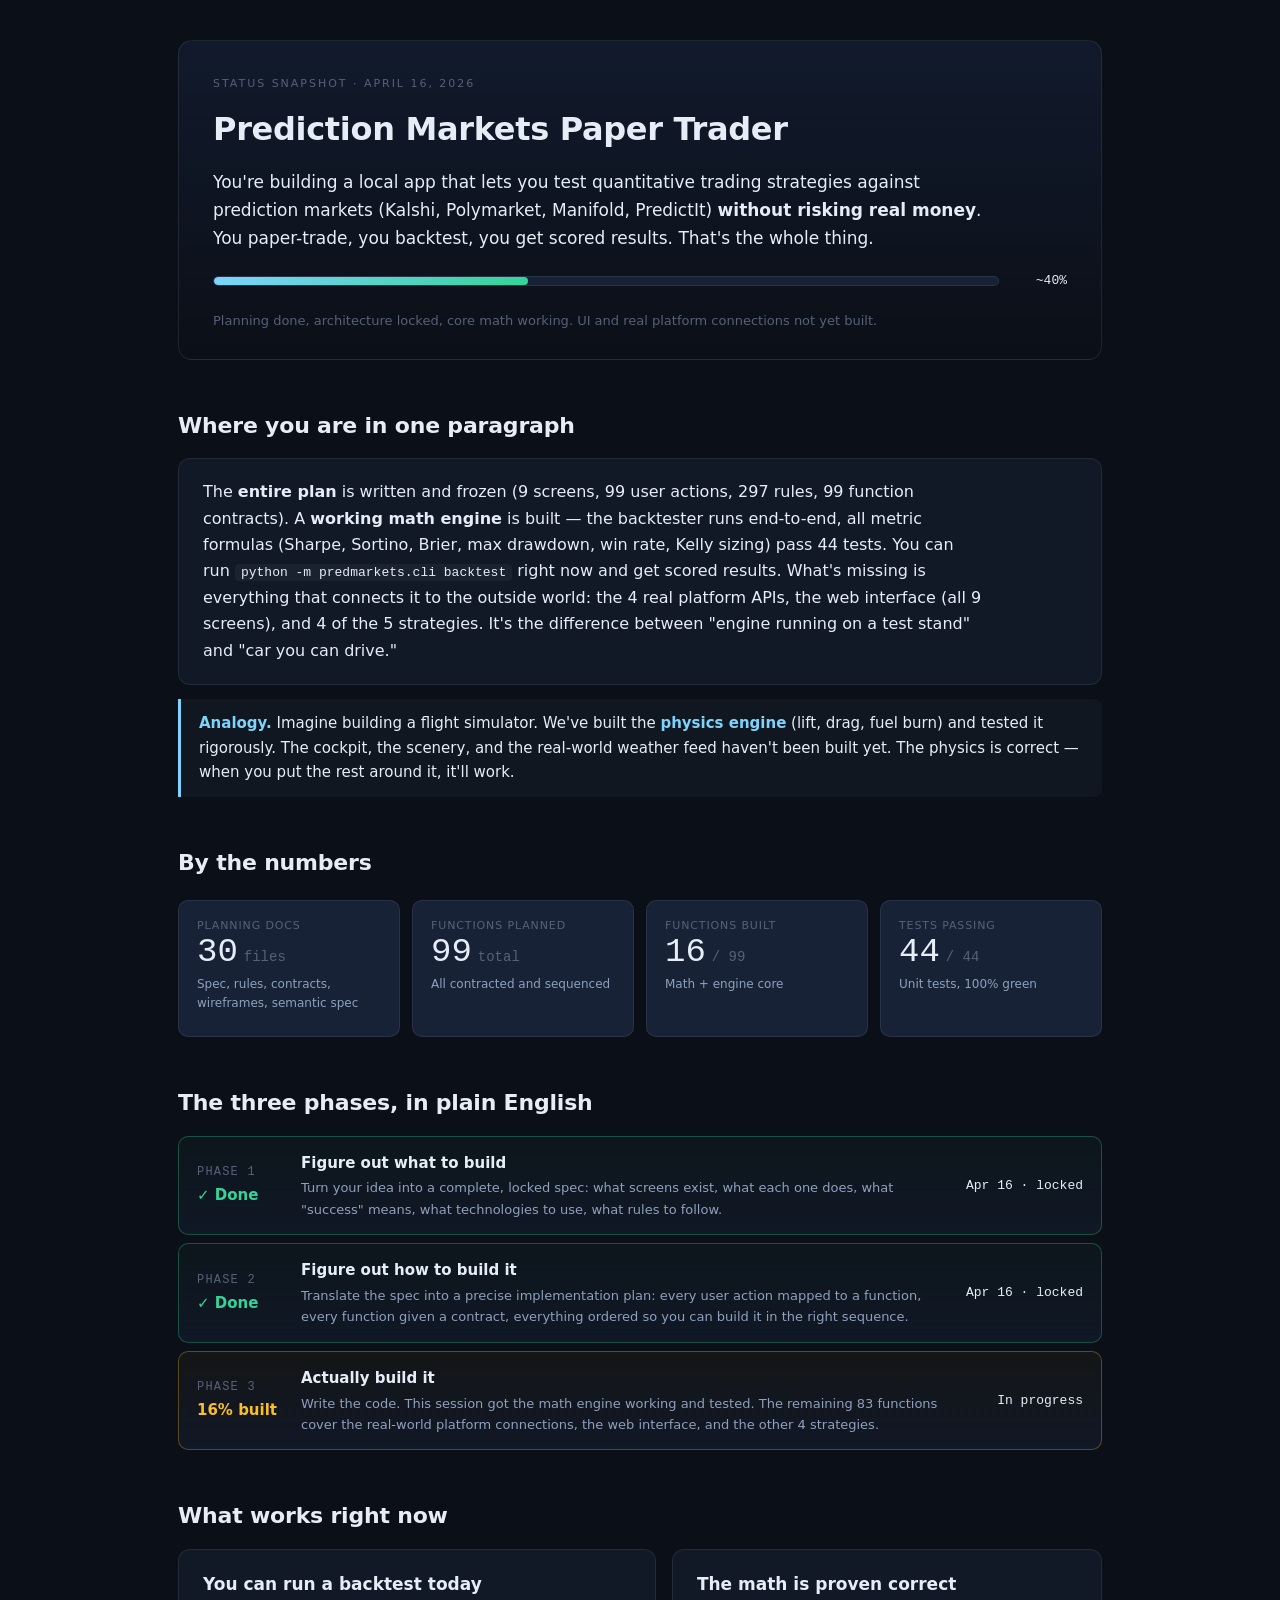
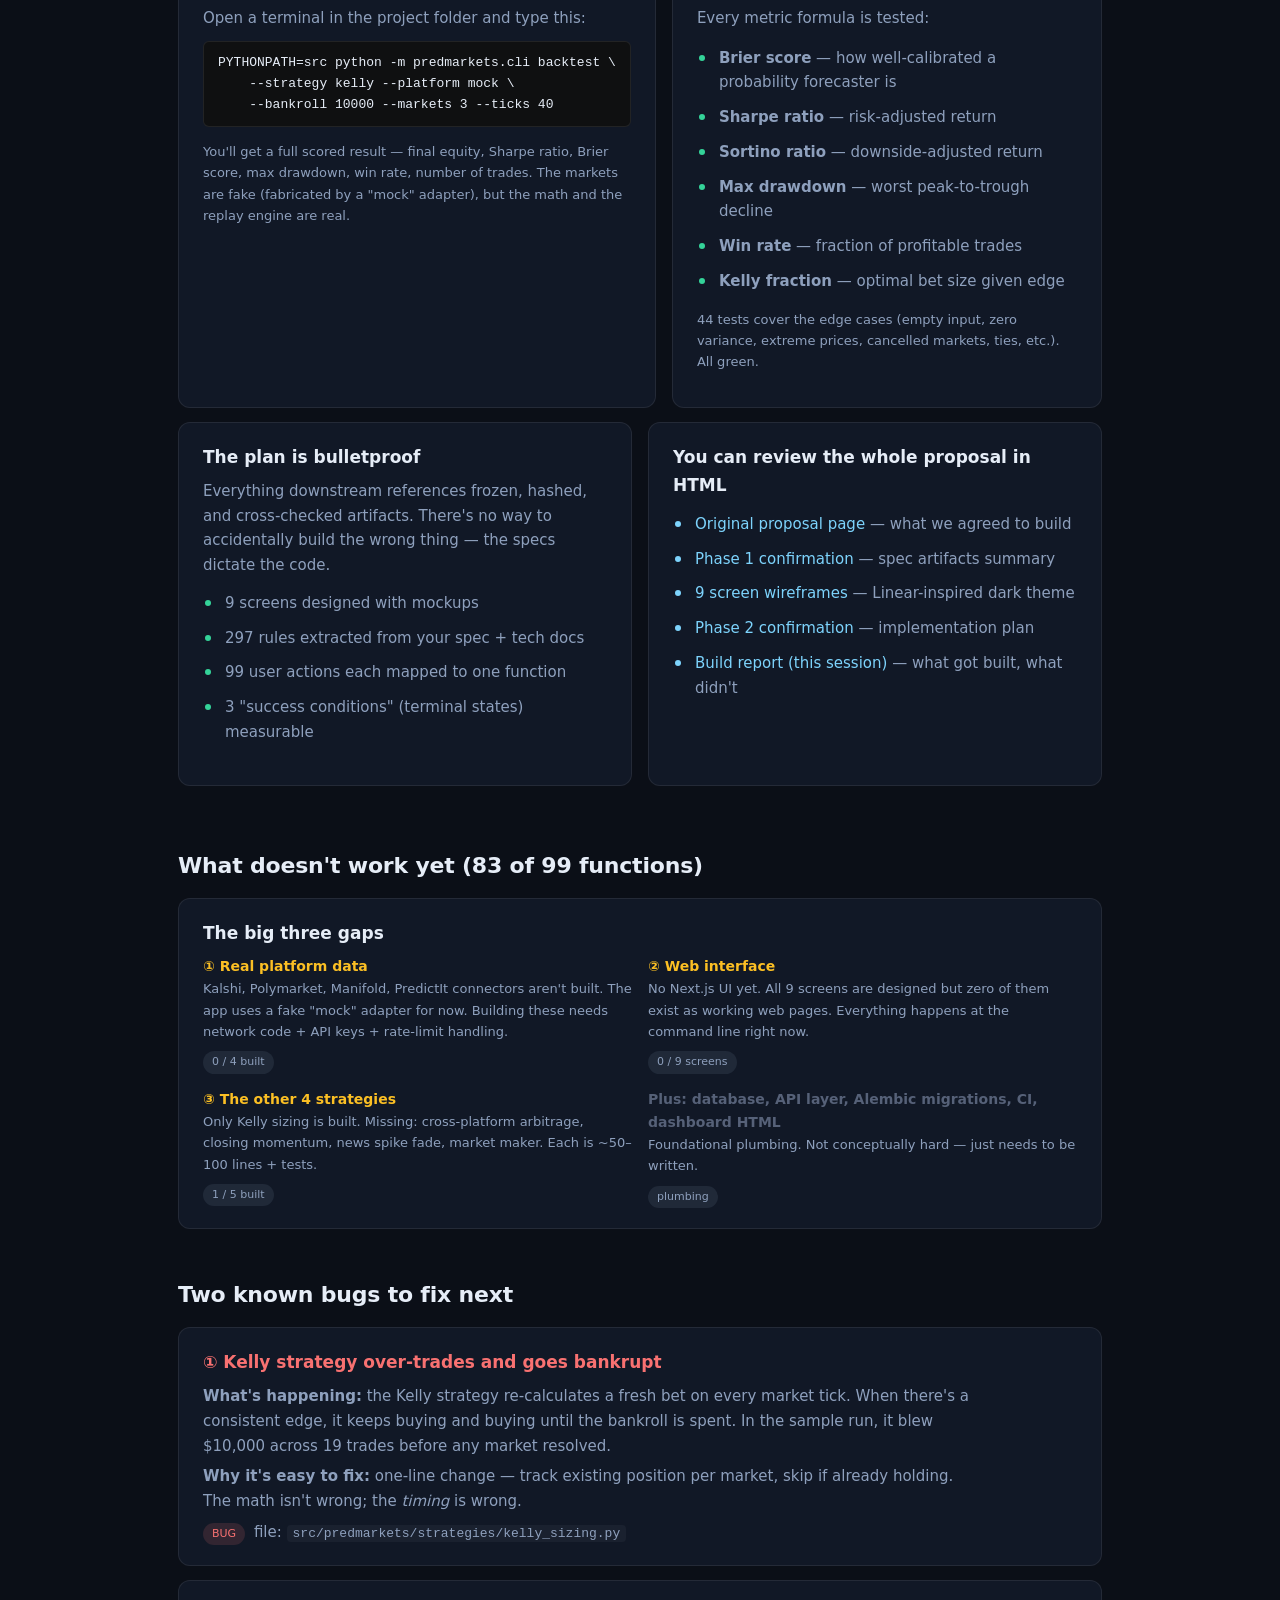
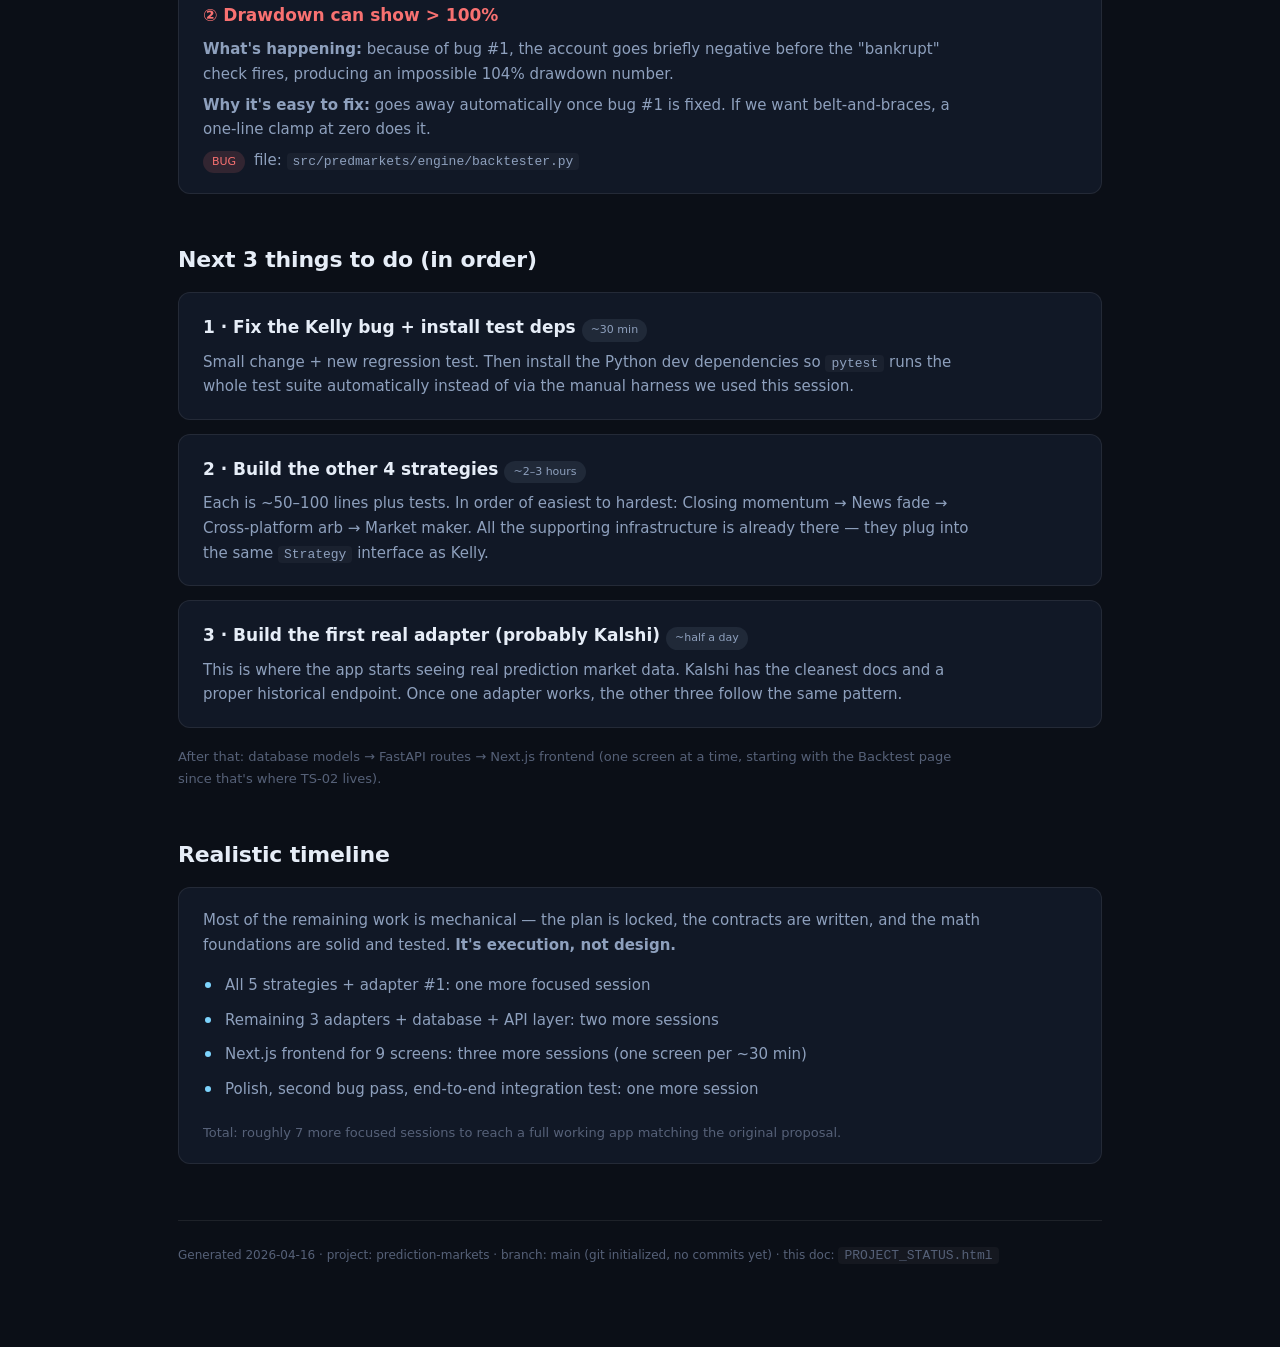
==== PROJECT_STATUS.html @ be34220b "create PROJECT_STATUS (PROJECT_STATUS.html)" ====
<!doctype html>
<html lang="en">
<head>
<meta charset="utf-8" />
<meta name="viewport" content="width=device-width,initial-scale=1" />
<title>Prediction Markets — Project Status</title>
<style>
  :root {
    --bg:#0b0f17; --bg-panel:#0f1011; --bg-surface:#111826; --bg-elevated:#182236;
    --fg:#e6edf7; --fg-dim:#8ea0bd; --fg-mute:#566178;
    --accent:#7dd3fc; --success:#34d399; --danger:#f87171; --warning:#fbbf24;
    --border:rgba(255,255,255,0.08); --border-subtle:rgba(255,255,255,0.05);
    --sans:'Inter Variable',Inter,-apple-system,'Segoe UI',Roboto,system-ui,sans-serif;
    --mono:'JetBrains Mono',ui-monospace,'SFMono-Regular',Menlo,Consolas,monospace;
  }
  *{box-sizing:border-box}html,body{margin:0;padding:0;background:var(--bg);color:var(--fg);font-family:var(--sans);font-size:15px;line-height:1.65;font-feature-settings:'cv01','ss03','tnum'}
  body{font-variant-numeric:tabular-nums}
  a{color:var(--accent);text-decoration:none}a:hover{text-decoration:underline}
  code,.mono{font-family:var(--mono);font-size:13px;background:rgba(255,255,255,0.04);padding:1px 6px;border-radius:4px}
  .wrap{max-width:980px;margin:0 auto;padding:40px 28px 80px}
  h1{font-size:32px;font-weight:650;letter-spacing:-0.01em;margin:10px 0 12px}
  h2{font-size:22px;font-weight:600;margin:48px 0 14px;letter-spacing:-0.2px}
  h3{font-size:17px;font-weight:600;margin:24px 0 8px}
  .eyebrow{font-size:11px;letter-spacing:0.18em;text-transform:uppercase;color:var(--fg-mute)}
  p{color:var(--fg-dim);margin:0 0 14px;max-width:780px}
  p.tight{margin-bottom:6px}
  .lead{font-size:17px;color:var(--fg);max-width:780px}

  .hero{background:linear-gradient(180deg,#111a2c 0%,#0b0f17 100%);border:1px solid var(--border);border-radius:14px;padding:34px 34px 28px}
  .card{background:var(--bg-surface);border:1px solid var(--border);border-radius:12px;padding:20px 24px;margin-bottom:14px}
  .card-dim{background:var(--bg-panel)}

  .progress-row{display:flex;align-items:center;gap:14px;margin:18px 0}
  .progress-bar{flex:1;height:10px;background:var(--bg-elevated);border:1px solid var(--border);border-radius:999px;overflow:hidden}
  .progress-fill{height:100%;background:linear-gradient(90deg,var(--accent),var(--success));border-radius:999px}
  .progress-pct{font-family:var(--mono);font-size:13px;color:var(--fg);min-width:54px;text-align:right}

  .phase{display:grid;grid-template-columns:90px 1fr 120px;gap:14px;align-items:center;padding:14px 18px;border:1px solid var(--border);border-radius:10px;margin-bottom:8px;background:var(--bg-surface)}
  .phase .num{font-family:var(--mono);font-size:12px;color:var(--fg-mute);letter-spacing:0.1em;text-transform:uppercase}
  .phase .title{font-weight:600;font-size:15px}
  .phase .desc{color:var(--fg-dim);font-size:13px;margin-top:2px}
  .phase .stat{font-family:var(--mono);text-align:right;font-size:13px}
  .phase.ok{border-color:rgba(52,211,153,0.3);background:linear-gradient(180deg,rgba(52,211,153,0.04),var(--bg-surface))}
  .phase.partial{border-color:rgba(251,191,36,0.3);background:linear-gradient(180deg,rgba(251,191,36,0.04),var(--bg-surface))}
  .phase.todo{opacity:0.6}

  .tag{display:inline-block;font-size:11px;font-weight:510;padding:2px 9px;border-radius:999px;margin-right:4px}
  .tag.ok{background:rgba(52,211,153,0.14);color:var(--success)}
  .tag.partial{background:rgba(251,191,36,0.14);color:var(--warning)}
  .tag.todo{background:rgba(142,160,189,0.12);color:var(--fg-dim)}
  .tag.bug{background:rgba(248,113,113,0.14);color:var(--danger)}

  .two-col{display:grid;grid-template-columns:1fr 1fr;gap:16px}
  @media (max-width:760px){.two-col{grid-template-columns:1fr}}

  .bullet{color:var(--fg-dim);padding-left:0;list-style:none}
  .bullet li{padding:5px 0;padding-left:22px;position:relative}
  .bullet li::before{content:"";position:absolute;left:2px;top:14px;width:6px;height:6px;border-radius:50%;background:var(--accent)}
  .bullet.success li::before{background:var(--success)}
  .bullet.warn li::before{background:var(--warning)}
  .bullet.todo li::before{background:var(--fg-mute)}

  .kbd{font-family:var(--mono);font-size:13px;background:var(--bg-panel);border:1px solid var(--border);border-radius:6px;padding:10px 14px;display:block;color:var(--fg);overflow-x:auto;white-space:pre;margin:10px 0 14px}

  .bignum{font-family:var(--mono);font-size:34px;font-weight:500;color:var(--fg);line-height:1}
  .bignum small{font-size:14px;color:var(--fg-mute);margin-left:6px}
  .grid4{display:grid;grid-template-columns:repeat(4,1fr);gap:12px;margin:18px 0}
  @media (max-width:760px){.grid4{grid-template-columns:repeat(2,1fr)}}
  .stat-card{background:var(--bg-elevated);border:1px solid var(--border);border-radius:10px;padding:16px 18px}
  .stat-card .label{font-size:11px;color:var(--fg-mute);text-transform:uppercase;letter-spacing:0.08em}

  .analogy{border-left:3px solid var(--accent);background:rgba(125,211,252,0.04);padding:12px 18px;border-radius:0 8px 8px 0;margin:14px 0;color:var(--fg);font-size:15px}
  .analogy b{color:var(--accent)}

  .footer{margin-top:56px;padding-top:24px;border-top:1px solid var(--border);color:var(--fg-mute);font-size:12px}
</style>
</head>
<body>
<div class="wrap">

<!-- HERO -->
<section class="hero">
  <div class="eyebrow">Status snapshot · April 16, 2026</div>
  <h1>Prediction Markets Paper Trader</h1>
  <p class="lead">You're building a local app that lets you test quantitative trading strategies against prediction markets (Kalshi, Polymarket, Manifold, PredictIt) <b>without risking real money</b>. You paper-trade, you backtest, you get scored results. That's the whole thing.</p>

  <div class="progress-row">
    <div class="progress-bar"><div class="progress-fill" style="width:40%"></div></div>
    <div class="progress-pct">~40%</div>
  </div>
  <p style="color:var(--fg-mute);font-size:13px;margin:0">Planning done, architecture locked, core math working. UI and real platform connections not yet built.</p>
</section>

<!-- BIG PICTURE -->
<h2>Where you are in one paragraph</h2>
<div class="card">
  <p style="margin:0;color:var(--fg);font-size:16px">The <b>entire plan</b> is written and frozen (9 screens, 99 user actions, 297 rules, 99 function contracts). A <b>working math engine</b> is built — the backtester runs end-to-end, all metric formulas (Sharpe, Sortino, Brier, max drawdown, win rate, Kelly sizing) pass 44 tests. You can run <code>python -m predmarkets.cli backtest</code> right now and get scored results. What's missing is everything that connects it to the outside world: the 4 real platform APIs, the web interface (all 9 screens), and 4 of the 5 strategies. It's the difference between "engine running on a test stand" and "car you can drive."</p>
</div>

<div class="analogy">
  <b>Analogy.</b> Imagine building a flight simulator. We've built the <b>physics engine</b> (lift, drag, fuel burn) and tested it rigorously. The cockpit, the scenery, and the real-world weather feed haven't been built yet. The physics is correct — when you put the rest around it, it'll work.
</div>

<!-- STATS -->
<h2>By the numbers</h2>
<div class="grid4">
  <div class="stat-card">
    <div class="label">Planning docs</div>
    <div class="bignum">30<small>files</small></div>
    <p class="tight" style="font-size:12px;margin-top:6px">Spec, rules, contracts, wireframes, semantic spec</p>
  </div>
  <div class="stat-card">
    <div class="label">Functions planned</div>
    <div class="bignum">99<small>total</small></div>
    <p class="tight" style="font-size:12px;margin-top:6px">All contracted and sequenced</p>
  </div>
  <div class="stat-card">
    <div class="label">Functions built</div>
    <div class="bignum">16<small>/ 99</small></div>
    <p class="tight" style="font-size:12px;margin-top:6px">Math + engine core</p>
  </div>
  <div class="stat-card">
    <div class="label">Tests passing</div>
    <div class="bignum">44<small>/ 44</small></div>
    <p class="tight" style="font-size:12px;margin-top:6px">Unit tests, 100% green</p>
  </div>
</div>

<!-- PHASES -->
<h2>The three phases, in plain English</h2>

<div class="phase ok">
  <div>
    <div class="num">Phase 1</div>
    <div class="title" style="color:var(--success)">✓ Done</div>
  </div>
  <div>
    <div class="title">Figure out what to build</div>
    <div class="desc">Turn your idea into a complete, locked spec: what screens exist, what each one does, what "success" means, what technologies to use, what rules to follow.</div>
  </div>
  <div class="stat">Apr 16 · locked</div>
</div>

<div class="phase ok">
  <div>
    <div class="num">Phase 2</div>
    <div class="title" style="color:var(--success)">✓ Done</div>
  </div>
  <div>
    <div class="title">Figure out how to build it</div>
    <div class="desc">Translate the spec into a precise implementation plan: every user action mapped to a function, every function given a contract, everything ordered so you can build it in the right sequence.</div>
  </div>
  <div class="stat">Apr 16 · locked</div>
</div>

<div class="phase partial">
  <div>
    <div class="num">Phase 3</div>
    <div class="title" style="color:var(--warning)">16% built</div>
  </div>
  <div>
    <div class="title">Actually build it</div>
    <div class="desc">Write the code. This session got the math engine working and tested. The remaining 83 functions cover the real-world platform connections, the web interface, and the other 4 strategies.</div>
  </div>
  <div class="stat">In progress</div>
</div>

<!-- WHAT WORKS NOW -->
<h2>What works right now</h2>
<div class="two-col">
  <div class="card">
    <h3 style="margin-top:0">You can run a backtest today</h3>
    <p style="margin-bottom:10px">Open a terminal in the project folder and type this:</p>
    <div class="kbd">PYTHONPATH=src python -m predmarkets.cli backtest \
    --strategy kelly --platform mock \
    --bankroll 10000 --markets 3 --ticks 40</div>
    <p style="margin:0;font-size:13px">You'll get a full scored result — final equity, Sharpe ratio, Brier score, max drawdown, win rate, number of trades. The markets are fake (fabricated by a "mock" adapter), but the math and the replay engine are real.</p>
  </div>
  <div class="card">
    <h3 style="margin-top:0">The math is proven correct</h3>
    <p style="margin-bottom:10px">Every metric formula is tested:</p>
    <ul class="bullet success" style="margin:0">
      <li><b>Brier score</b> — how well-calibrated a probability forecaster is</li>
      <li><b>Sharpe ratio</b> — risk-adjusted return</li>
      <li><b>Sortino ratio</b> — downside-adjusted return</li>
      <li><b>Max drawdown</b> — worst peak-to-trough decline</li>
      <li><b>Win rate</b> — fraction of profitable trades</li>
      <li><b>Kelly fraction</b> — optimal bet size given edge</li>
    </ul>
    <p style="margin-top:10px;font-size:13px">44 tests cover the edge cases (empty input, zero variance, extreme prices, cancelled markets, ties, etc.). All green.</p>
  </div>
</div>

<div class="two-col">
  <div class="card">
    <h3 style="margin-top:0">The plan is bulletproof</h3>
    <p style="margin:0">Everything downstream references frozen, hashed, and cross-checked artifacts. There's no way to accidentally build the wrong thing — the specs dictate the code.</p>
    <ul class="bullet success" style="margin-top:8px">
      <li>9 screens designed with mockups</li>
      <li>297 rules extracted from your spec + tech docs</li>
      <li>99 user actions each mapped to one function</li>
      <li>3 "success conditions" (terminal states) measurable</li>
    </ul>
  </div>
  <div class="card">
    <h3 style="margin-top:0">You can review the whole proposal in HTML</h3>
    <ul class="bullet" style="margin-top:0">
      <li><a href=".hacf/prediction-markets/hacf-create-proposal.html">Original proposal page</a> — what we agreed to build</li>
      <li><a href=".hacf/prediction-markets/hacf-create-confirmation.html">Phase 1 confirmation</a> — spec artifacts summary</li>
      <li><a href=".hacf/prediction-markets/wireframes/wireframes.html">9 screen wireframes</a> — Linear-inspired dark theme</li>
      <li><a href=".hacf/prediction-markets/hacf-review-confirmation.html">Phase 2 confirmation</a> — implementation plan</li>
      <li><a href="build-report.md">Build report (this session)</a> — what got built, what didn't</li>
    </ul>
  </div>
</div>

<!-- WHAT DOESN'T WORK -->
<h2>What doesn't work yet (83 of 99 functions)</h2>

<div class="card">
  <h3 style="margin-top:0">The big three gaps</h3>
  <div class="two-col">
    <div>
      <h3 style="margin:0;color:var(--warning);font-size:14px">① Real platform data</h3>
      <p class="tight" style="font-size:13px">Kalshi, Polymarket, Manifold, PredictIt connectors aren't built. The app uses a fake "mock" adapter for now. Building these needs network code + API keys + rate-limit handling.</p>
      <div class="tag todo">0 / 4 built</div>
    </div>
    <div>
      <h3 style="margin:0;color:var(--warning);font-size:14px">② Web interface</h3>
      <p class="tight" style="font-size:13px">No Next.js UI yet. All 9 screens are designed but zero of them exist as working web pages. Everything happens at the command line right now.</p>
      <div class="tag todo">0 / 9 screens</div>
    </div>
  </div>
  <div class="two-col" style="margin-top:14px">
    <div>
      <h3 style="margin:0;color:var(--warning);font-size:14px">③ The other 4 strategies</h3>
      <p class="tight" style="font-size:13px">Only Kelly sizing is built. Missing: cross-platform arbitrage, closing momentum, news spike fade, market maker. Each is ~50–100 lines + tests.</p>
      <div class="tag todo">1 / 5 built</div>
    </div>
    <div>
      <h3 style="margin:0;color:var(--fg-mute);font-size:14px">Plus: database, API layer, Alembic migrations, CI, dashboard HTML</h3>
      <p class="tight" style="font-size:13px">Foundational plumbing. Not conceptually hard — just needs to be written.</p>
      <div class="tag todo">plumbing</div>
    </div>
  </div>
</div>

<!-- KNOWN BUGS -->
<h2>Two known bugs to fix next</h2>
<div class="card">
  <h3 style="margin-top:0;color:var(--danger)">① Kelly strategy over-trades and goes bankrupt</h3>
  <p class="tight"><b>What's happening:</b> the Kelly strategy re-calculates a fresh bet on every market tick. When there's a consistent edge, it keeps buying and buying until the bankroll is spent. In the sample run, it blew $10,000 across 19 trades before any market resolved.</p>
  <p class="tight"><b>Why it's easy to fix:</b> one-line change — track existing position per market, skip if already holding. The math isn't wrong; the <i>timing</i> is wrong.</p>
  <p style="margin:0"><span class="tag bug">BUG</span> file: <code>src/predmarkets/strategies/kelly_sizing.py</code></p>
</div>

<div class="card">
  <h3 style="margin-top:0;color:var(--danger)">② Drawdown can show > 100%</h3>
  <p class="tight"><b>What's happening:</b> because of bug #1, the account goes briefly negative before the "bankrupt" check fires, producing an impossible 104% drawdown number.</p>
  <p class="tight"><b>Why it's easy to fix:</b> goes away automatically once bug #1 is fixed. If we want belt-and-braces, a one-line clamp at zero does it.</p>
  <p style="margin:0"><span class="tag bug">BUG</span> file: <code>src/predmarkets/engine/backtester.py</code></p>
</div>

<!-- WHAT'S NEXT -->
<h2>Next 3 things to do (in order)</h2>
<div class="card">
  <h3 style="margin-top:0">1 · Fix the Kelly bug + install test deps <span class="tag todo" style="font-weight:400">~30 min</span></h3>
  <p style="margin:0">Small change + new regression test. Then install the Python dev dependencies so <code>pytest</code> runs the whole test suite automatically instead of via the manual harness we used this session.</p>
</div>
<div class="card">
  <h3 style="margin-top:0">2 · Build the other 4 strategies <span class="tag todo" style="font-weight:400">~2–3 hours</span></h3>
  <p style="margin:0">Each is ~50–100 lines plus tests. In order of easiest to hardest: Closing momentum → News fade → Cross-platform arb → Market maker. All the supporting infrastructure is already there — they plug into the same <code>Strategy</code> interface as Kelly.</p>
</div>
<div class="card">
  <h3 style="margin-top:0">3 · Build the first real adapter (probably Kalshi) <span class="tag todo" style="font-weight:400">~half a day</span></h3>
  <p style="margin:0">This is where the app starts seeing real prediction market data. Kalshi has the cleanest docs and a proper historical endpoint. Once one adapter works, the other three follow the same pattern.</p>
</div>

<p style="color:var(--fg-mute);font-size:13px;margin-top:18px">After that: database models → FastAPI routes → Next.js frontend (one screen at a time, starting with the Backtest page since that's where TS-02 lives).</p>

<!-- REALISTIC TIMELINE -->
<h2>Realistic timeline</h2>
<div class="card">
  <p style="margin:0">Most of the remaining work is mechanical — the plan is locked, the contracts are written, and the math foundations are solid and tested. <b>It's execution, not design.</b></p>
  <ul class="bullet" style="margin-top:10px">
    <li>All 5 strategies + adapter #1: one more focused session</li>
    <li>Remaining 3 adapters + database + API layer: two more sessions</li>
    <li>Next.js frontend for 9 screens: three more sessions (one screen per ~30 min)</li>
    <li>Polish, second bug pass, end-to-end integration test: one more session</li>
  </ul>
  <p style="margin:10px 0 0;font-size:13px;color:var(--fg-mute)">Total: roughly 7 more focused sessions to reach a full working app matching the original proposal.</p>
</div>

<div class="footer">
  Generated 2026-04-16 · project: prediction-markets · branch: main (git initialized, no commits yet) · this doc: <code>PROJECT_STATUS.html</code>
</div>

</div>
</body>
</html>
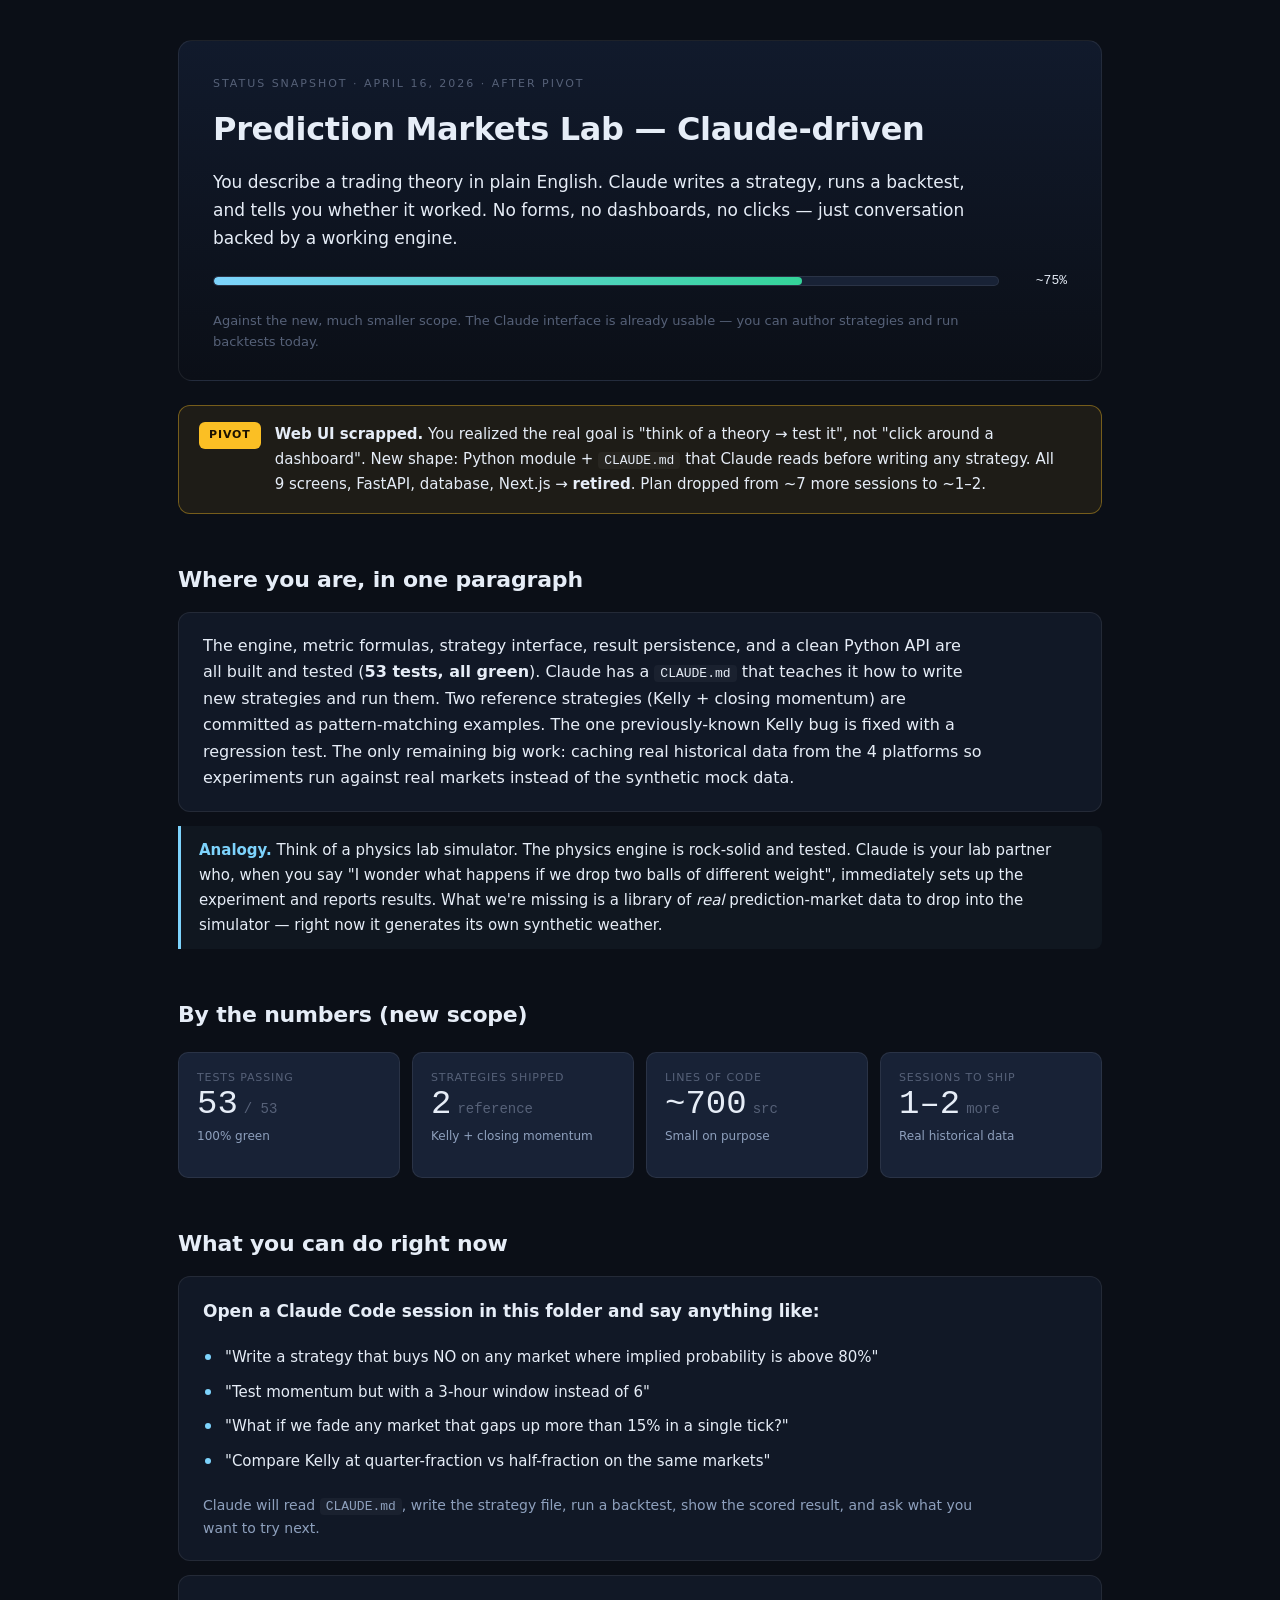
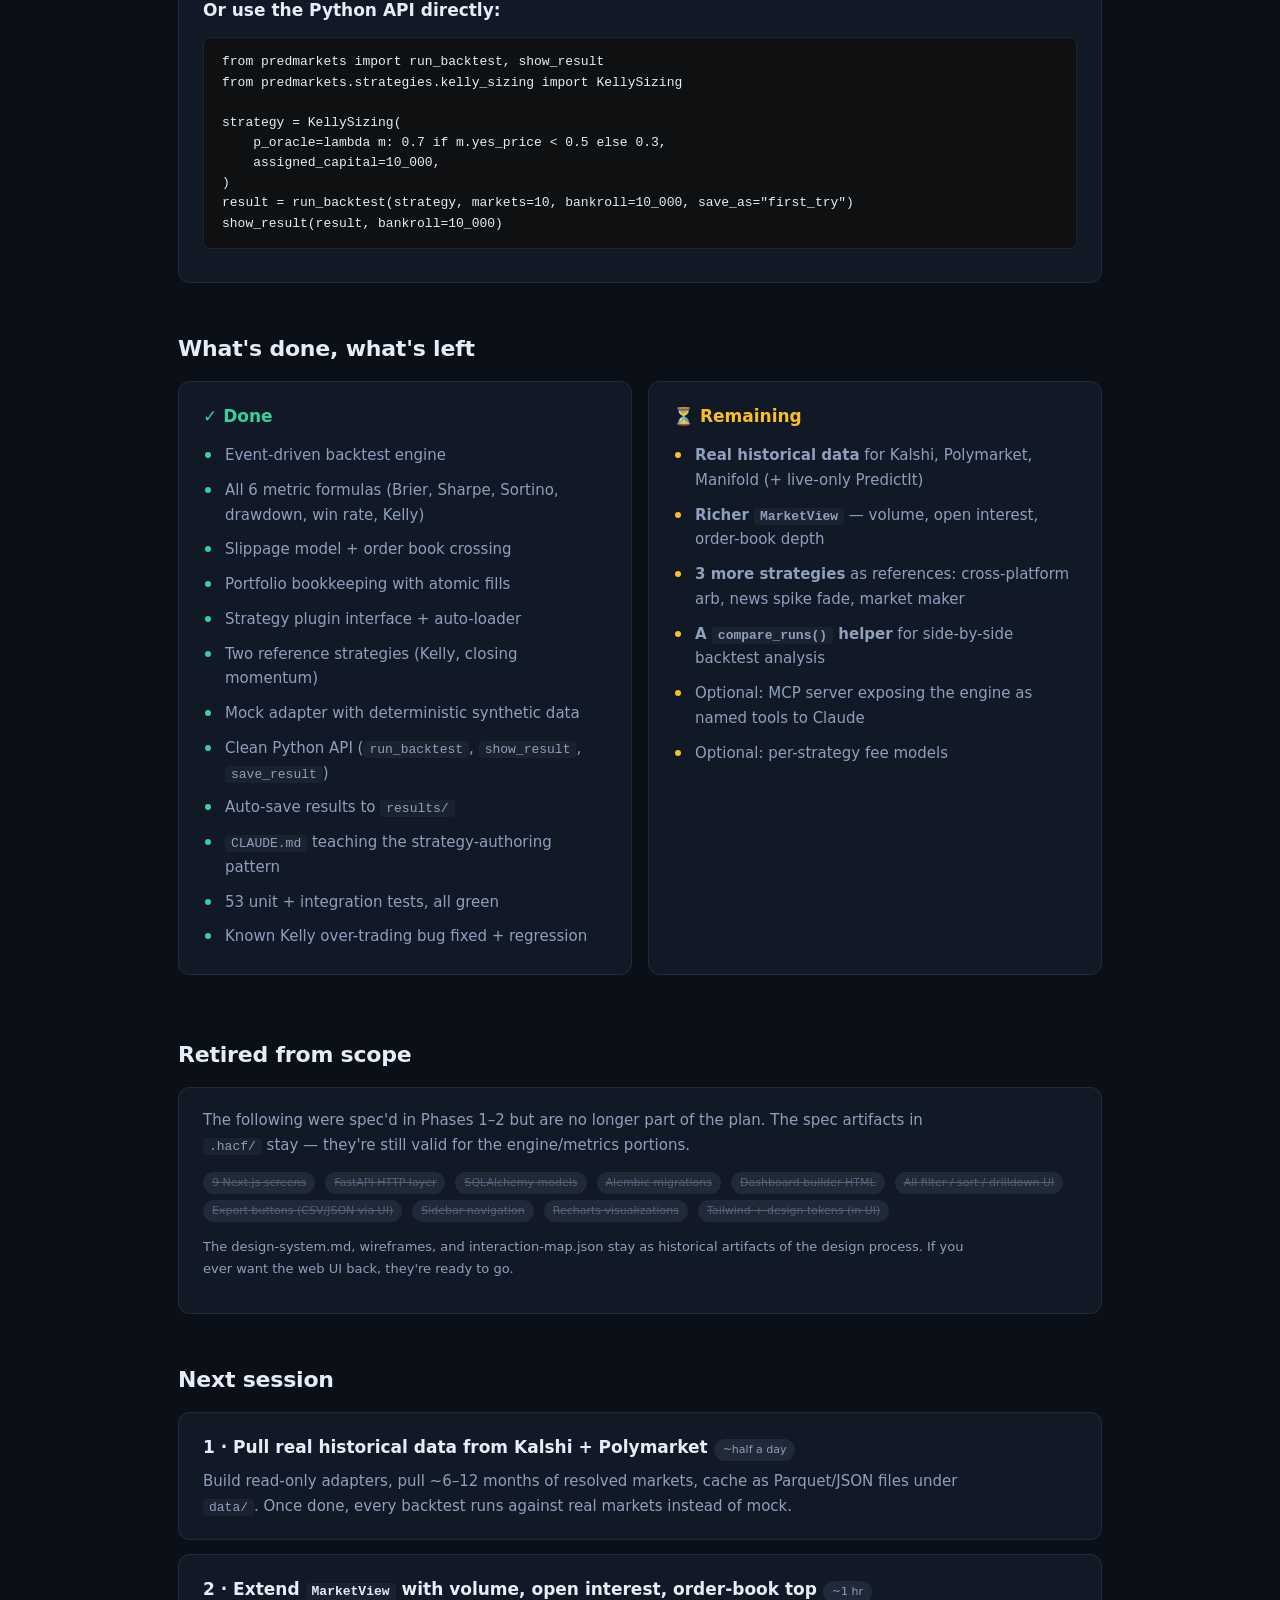
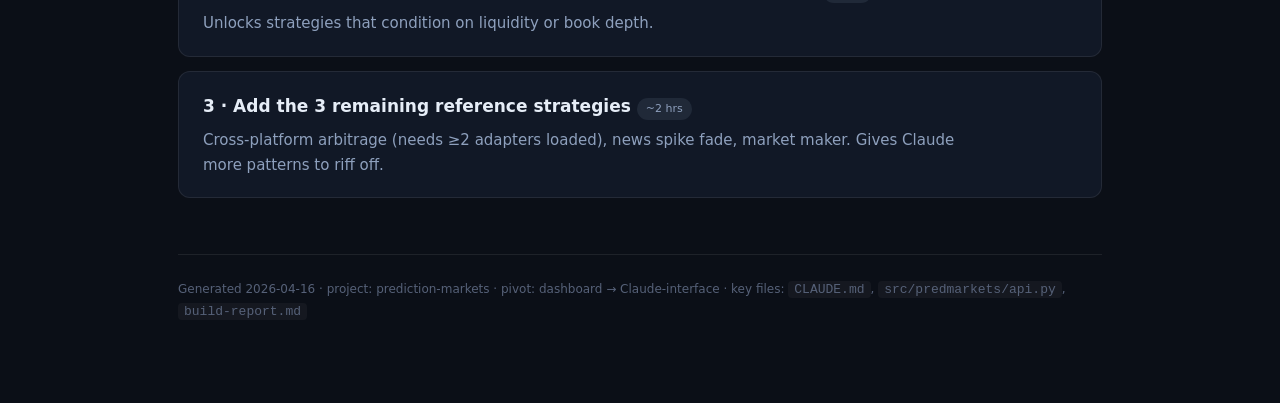
==== commit 76d58fc8: "update PROJECT_STATUS (PROJECT_STATUS.html)  PROJECT_STATUS.html | 283 +++++++++++++++++++----------" ====
--- a/PROJECT_STATUS.html
+++ b/PROJECT_STATUS.html
@@ -17,38 +17,28 @@
   body{font-variant-numeric:tabular-nums}
   a{color:var(--accent);text-decoration:none}a:hover{text-decoration:underline}
   code,.mono{font-family:var(--mono);font-size:13px;background:rgba(255,255,255,0.04);padding:1px 6px;border-radius:4px}
+  pre{font-family:var(--mono);font-size:13px;background:var(--bg-panel);border:1px solid var(--border);border-radius:8px;padding:14px 18px;overflow-x:auto;color:var(--fg);white-space:pre;line-height:1.55}
   .wrap{max-width:980px;margin:0 auto;padding:40px 28px 80px}
   h1{font-size:32px;font-weight:650;letter-spacing:-0.01em;margin:10px 0 12px}
   h2{font-size:22px;font-weight:600;margin:48px 0 14px;letter-spacing:-0.2px}
   h3{font-size:17px;font-weight:600;margin:24px 0 8px}
   .eyebrow{font-size:11px;letter-spacing:0.18em;text-transform:uppercase;color:var(--fg-mute)}
   p{color:var(--fg-dim);margin:0 0 14px;max-width:780px}
-  p.tight{margin-bottom:6px}
   .lead{font-size:17px;color:var(--fg);max-width:780px}
 
   .hero{background:linear-gradient(180deg,#111a2c 0%,#0b0f17 100%);border:1px solid var(--border);border-radius:14px;padding:34px 34px 28px}
   .card{background:var(--bg-surface);border:1px solid var(--border);border-radius:12px;padding:20px 24px;margin-bottom:14px}
-  .card-dim{background:var(--bg-panel)}
 
   .progress-row{display:flex;align-items:center;gap:14px;margin:18px 0}
   .progress-bar{flex:1;height:10px;background:var(--bg-elevated);border:1px solid var(--border);border-radius:999px;overflow:hidden}
   .progress-fill{height:100%;background:linear-gradient(90deg,var(--accent),var(--success));border-radius:999px}
   .progress-pct{font-family:var(--mono);font-size:13px;color:var(--fg);min-width:54px;text-align:right}
 
-  .phase{display:grid;grid-template-columns:90px 1fr 120px;gap:14px;align-items:center;padding:14px 18px;border:1px solid var(--border);border-radius:10px;margin-bottom:8px;background:var(--bg-surface)}
-  .phase .num{font-family:var(--mono);font-size:12px;color:var(--fg-mute);letter-spacing:0.1em;text-transform:uppercase}
-  .phase .title{font-weight:600;font-size:15px}
-  .phase .desc{color:var(--fg-dim);font-size:13px;margin-top:2px}
-  .phase .stat{font-family:var(--mono);text-align:right;font-size:13px}
-  .phase.ok{border-color:rgba(52,211,153,0.3);background:linear-gradient(180deg,rgba(52,211,153,0.04),var(--bg-surface))}
-  .phase.partial{border-color:rgba(251,191,36,0.3);background:linear-gradient(180deg,rgba(251,191,36,0.04),var(--bg-surface))}
-  .phase.todo{opacity:0.6}
-
   .tag{display:inline-block;font-size:11px;font-weight:510;padding:2px 9px;border-radius:999px;margin-right:4px}
   .tag.ok{background:rgba(52,211,153,0.14);color:var(--success)}
   .tag.partial{background:rgba(251,191,36,0.14);color:var(--warning)}
   .tag.todo{background:rgba(142,160,189,0.12);color:var(--fg-dim)}
-  .tag.bug{background:rgba(248,113,113,0.14);color:var(--danger)}
+  .tag.retired{background:rgba(142,160,189,0.12);color:var(--fg-mute);text-decoration:line-through}
 
   .two-col{display:grid;grid-template-columns:1fr 1fr;gap:16px}
   @media (max-width:760px){.two-col{grid-template-columns:1fr}}
@@ -58,9 +48,6 @@
   .bullet li::before{content:"";position:absolute;left:2px;top:14px;width:6px;height:6px;border-radius:50%;background:var(--accent)}
   .bullet.success li::before{background:var(--success)}
   .bullet.warn li::before{background:var(--warning)}
-  .bullet.todo li::before{background:var(--fg-mute)}
-
-  .kbd{font-family:var(--mono);font-size:13px;background:var(--bg-panel);border:1px solid var(--border);border-radius:6px;padding:10px 14px;display:block;color:var(--fg);overflow-x:auto;white-space:pre;margin:10px 0 14px}
 
   .bignum{font-family:var(--mono);font-size:34px;font-weight:500;color:var(--fg);line-height:1}
   .bignum small{font-size:14px;color:var(--fg-mute);margin-left:6px}
@@ -72,227 +59,157 @@
   .analogy{border-left:3px solid var(--accent);background:rgba(125,211,252,0.04);padding:12px 18px;border-radius:0 8px 8px 0;margin:14px 0;color:var(--fg);font-size:15px}
   .analogy b{color:var(--accent)}
 
+  .pivot-banner{border:1px solid rgba(251,191,36,0.4);background:rgba(251,191,36,0.08);border-radius:12px;padding:16px 20px;margin:24px 0;display:flex;align-items:flex-start;gap:14px}
+  .pivot-banner .badge{background:var(--warning);color:#1a1200;font-weight:650;font-size:11px;letter-spacing:0.08em;padding:4px 10px;border-radius:6px;white-space:nowrap}
+  .pivot-banner p{margin:0;color:var(--fg)}
+
   .footer{margin-top:56px;padding-top:24px;border-top:1px solid var(--border);color:var(--fg-mute);font-size:12px}
 </style>
 </head>
 <body>
 <div class="wrap">
 
-<!-- HERO -->
 <section class="hero">
-  <div class="eyebrow">Status snapshot · April 16, 2026</div>
-  <h1>Prediction Markets Paper Trader</h1>
-  <p class="lead">You're building a local app that lets you test quantitative trading strategies against prediction markets (Kalshi, Polymarket, Manifold, PredictIt) <b>without risking real money</b>. You paper-trade, you backtest, you get scored results. That's the whole thing.</p>
+  <div class="eyebrow">Status snapshot · April 16, 2026 · after pivot</div>
+  <h1>Prediction Markets Lab — Claude-driven</h1>
+  <p class="lead">You describe a trading theory in plain English. Claude writes a strategy, runs a backtest, and tells you whether it worked. No forms, no dashboards, no clicks — just conversation backed by a working engine.</p>
 
   <div class="progress-row">
-    <div class="progress-bar"><div class="progress-fill" style="width:40%"></div></div>
-    <div class="progress-pct">~40%</div>
-  </div>
-  <p style="color:var(--fg-mute);font-size:13px;margin:0">Planning done, architecture locked, core math working. UI and real platform connections not yet built.</p>
+    <div class="progress-bar"><div class="progress-fill" style="width:75%"></div></div>
+    <div class="progress-pct">~75%</div>
+  </div>
+  <p style="color:var(--fg-mute);font-size:13px;margin:0">Against the new, much smaller scope. The Claude interface is already usable — you can author strategies and run backtests today.</p>
 </section>
 
-<!-- BIG PICTURE -->
-<h2>Where you are in one paragraph</h2>
-<div class="card">
-  <p style="margin:0;color:var(--fg);font-size:16px">The <b>entire plan</b> is written and frozen (9 screens, 99 user actions, 297 rules, 99 function contracts). A <b>working math engine</b> is built — the backtester runs end-to-end, all metric formulas (Sharpe, Sortino, Brier, max drawdown, win rate, Kelly sizing) pass 44 tests. You can run <code>python -m predmarkets.cli backtest</code> right now and get scored results. What's missing is everything that connects it to the outside world: the 4 real platform APIs, the web interface (all 9 screens), and 4 of the 5 strategies. It's the difference between "engine running on a test stand" and "car you can drive."</p>
+<div class="pivot-banner">
+  <div class="badge">PIVOT</div>
+  <p><b>Web UI scrapped.</b> You realized the real goal is "think of a theory → test it", not "click around a dashboard". New shape: Python module + <code>CLAUDE.md</code> that Claude reads before writing any strategy. All 9 screens, FastAPI, database, Next.js → <b>retired</b>. Plan dropped from ~7 more sessions to ~1–2.</p>
+</div>
+
+<h2>Where you are, in one paragraph</h2>
+<div class="card">
+  <p style="margin:0;color:var(--fg);font-size:16px">The engine, metric formulas, strategy interface, result persistence, and a clean Python API are all built and tested (<b>53 tests, all green</b>). Claude has a <code>CLAUDE.md</code> that teaches it how to write new strategies and run them. Two reference strategies (Kelly + closing momentum) are committed as pattern-matching examples. The one previously-known Kelly bug is fixed with a regression test. The only remaining big work: caching real historical data from the 4 platforms so experiments run against real markets instead of the synthetic mock data.</p>
 </div>
 
 <div class="analogy">
-  <b>Analogy.</b> Imagine building a flight simulator. We've built the <b>physics engine</b> (lift, drag, fuel burn) and tested it rigorously. The cockpit, the scenery, and the real-world weather feed haven't been built yet. The physics is correct — when you put the rest around it, it'll work.
-</div>
-
-<!-- STATS -->
-<h2>By the numbers</h2>
+  <b>Analogy.</b> Think of a physics lab simulator. The physics engine is rock-solid and tested. Claude is your lab partner who, when you say "I wonder what happens if we drop two balls of different weight", immediately sets up the experiment and reports results. What we're missing is a library of <i>real</i> prediction-market data to drop into the simulator — right now it generates its own synthetic weather.
+</div>
+
+<h2>By the numbers (new scope)</h2>
 <div class="grid4">
   <div class="stat-card">
-    <div class="label">Planning docs</div>
-    <div class="bignum">30<small>files</small></div>
-    <p class="tight" style="font-size:12px;margin-top:6px">Spec, rules, contracts, wireframes, semantic spec</p>
-  </div>
-  <div class="stat-card">
-    <div class="label">Functions planned</div>
-    <div class="bignum">99<small>total</small></div>
-    <p class="tight" style="font-size:12px;margin-top:6px">All contracted and sequenced</p>
-  </div>
-  <div class="stat-card">
-    <div class="label">Functions built</div>
-    <div class="bignum">16<small>/ 99</small></div>
-    <p class="tight" style="font-size:12px;margin-top:6px">Math + engine core</p>
-  </div>
-  <div class="stat-card">
     <div class="label">Tests passing</div>
-    <div class="bignum">44<small>/ 44</small></div>
-    <p class="tight" style="font-size:12px;margin-top:6px">Unit tests, 100% green</p>
-  </div>
-</div>
-
-<!-- PHASES -->
-<h2>The three phases, in plain English</h2>
-
-<div class="phase ok">
-  <div>
-    <div class="num">Phase 1</div>
-    <div class="title" style="color:var(--success)">✓ Done</div>
-  </div>
-  <div>
-    <div class="title">Figure out what to build</div>
-    <div class="desc">Turn your idea into a complete, locked spec: what screens exist, what each one does, what "success" means, what technologies to use, what rules to follow.</div>
-  </div>
-  <div class="stat">Apr 16 · locked</div>
-</div>
-
-<div class="phase ok">
-  <div>
-    <div class="num">Phase 2</div>
-    <div class="title" style="color:var(--success)">✓ Done</div>
-  </div>
-  <div>
-    <div class="title">Figure out how to build it</div>
-    <div class="desc">Translate the spec into a precise implementation plan: every user action mapped to a function, every function given a contract, everything ordered so you can build it in the right sequence.</div>
-  </div>
-  <div class="stat">Apr 16 · locked</div>
-</div>
-
-<div class="phase partial">
-  <div>
-    <div class="num">Phase 3</div>
-    <div class="title" style="color:var(--warning)">16% built</div>
-  </div>
-  <div>
-    <div class="title">Actually build it</div>
-    <div class="desc">Write the code. This session got the math engine working and tested. The remaining 83 functions cover the real-world platform connections, the web interface, and the other 4 strategies.</div>
-  </div>
-  <div class="stat">In progress</div>
-</div>
-
-<!-- WHAT WORKS NOW -->
-<h2>What works right now</h2>
+    <div class="bignum">53<small>/ 53</small></div>
+    <p style="font-size:12px;margin-top:6px">100% green</p>
+  </div>
+  <div class="stat-card">
+    <div class="label">Strategies shipped</div>
+    <div class="bignum">2<small>reference</small></div>
+    <p style="font-size:12px;margin-top:6px">Kelly + closing momentum</p>
+  </div>
+  <div class="stat-card">
+    <div class="label">Lines of code</div>
+    <div class="bignum">~700<small>src</small></div>
+    <p style="font-size:12px;margin-top:6px">Small on purpose</p>
+  </div>
+  <div class="stat-card">
+    <div class="label">Sessions to ship</div>
+    <div class="bignum">1–2<small>more</small></div>
+    <p style="font-size:12px;margin-top:6px">Real historical data</p>
+  </div>
+</div>
+
+<h2>What you can do right now</h2>
+<div class="card">
+  <h3 style="margin-top:0">Open a Claude Code session in this folder and say anything like:</h3>
+  <ul class="bullet" style="color:var(--fg)">
+    <li>"Write a strategy that buys NO on any market where implied probability is above 80%"</li>
+    <li>"Test momentum but with a 3-hour window instead of 6"</li>
+    <li>"What if we fade any market that gaps up more than 15% in a single tick?"</li>
+    <li>"Compare Kelly at quarter-fraction vs half-fraction on the same markets"</li>
+  </ul>
+  <p style="margin:14px 0 0;font-size:14px">Claude will read <code>CLAUDE.md</code>, write the strategy file, run a backtest, show the scored result, and ask what you want to try next.</p>
+</div>
+
+<div class="card">
+  <h3 style="margin-top:0">Or use the Python API directly:</h3>
+  <pre>from predmarkets import run_backtest, show_result
+from predmarkets.strategies.kelly_sizing import KellySizing
+
+strategy = KellySizing(
+    p_oracle=lambda m: 0.7 if m.yes_price &lt; 0.5 else 0.3,
+    assigned_capital=10_000,
+)
+result = run_backtest(strategy, markets=10, bankroll=10_000, save_as="first_try")
+show_result(result, bankroll=10_000)</pre>
+</div>
+
+<h2>What's done, what's left</h2>
 <div class="two-col">
   <div class="card">
-    <h3 style="margin-top:0">You can run a backtest today</h3>
-    <p style="margin-bottom:10px">Open a terminal in the project folder and type this:</p>
-    <div class="kbd">PYTHONPATH=src python -m predmarkets.cli backtest \
-    --strategy kelly --platform mock \
-    --bankroll 10000 --markets 3 --ticks 40</div>
-    <p style="margin:0;font-size:13px">You'll get a full scored result — final equity, Sharpe ratio, Brier score, max drawdown, win rate, number of trades. The markets are fake (fabricated by a "mock" adapter), but the math and the replay engine are real.</p>
+    <h3 style="margin-top:0;color:var(--success)">✓ Done</h3>
+    <ul class="bullet success" style="margin:0">
+      <li>Event-driven backtest engine</li>
+      <li>All 6 metric formulas (Brier, Sharpe, Sortino, drawdown, win rate, Kelly)</li>
+      <li>Slippage model + order book crossing</li>
+      <li>Portfolio bookkeeping with atomic fills</li>
+      <li>Strategy plugin interface + auto-loader</li>
+      <li>Two reference strategies (Kelly, closing momentum)</li>
+      <li>Mock adapter with deterministic synthetic data</li>
+      <li>Clean Python API (<code>run_backtest</code>, <code>show_result</code>, <code>save_result</code>)</li>
+      <li>Auto-save results to <code>results/</code></li>
+      <li><code>CLAUDE.md</code> teaching the strategy-authoring pattern</li>
+      <li>53 unit + integration tests, all green</li>
+      <li>Known Kelly over-trading bug fixed + regression</li>
+    </ul>
   </div>
   <div class="card">
-    <h3 style="margin-top:0">The math is proven correct</h3>
-    <p style="margin-bottom:10px">Every metric formula is tested:</p>
-    <ul class="bullet success" style="margin:0">
-      <li><b>Brier score</b> — how well-calibrated a probability forecaster is</li>
-      <li><b>Sharpe ratio</b> — risk-adjusted return</li>
-      <li><b>Sortino ratio</b> — downside-adjusted return</li>
-      <li><b>Max drawdown</b> — worst peak-to-trough decline</li>
-      <li><b>Win rate</b> — fraction of profitable trades</li>
-      <li><b>Kelly fraction</b> — optimal bet size given edge</li>
+    <h3 style="margin-top:0;color:var(--warning)">⏳ Remaining</h3>
+    <ul class="bullet warn" style="margin:0">
+      <li><b>Real historical data</b> for Kalshi, Polymarket, Manifold (+ live-only PredictIt)</li>
+      <li><b>Richer <code>MarketView</code></b> — volume, open interest, order-book depth</li>
+      <li><b>3 more strategies</b> as references: cross-platform arb, news spike fade, market maker</li>
+      <li><b>A <code>compare_runs()</code> helper</b> for side-by-side backtest analysis</li>
+      <li>Optional: MCP server exposing the engine as named tools to Claude</li>
+      <li>Optional: per-strategy fee models</li>
     </ul>
-    <p style="margin-top:10px;font-size:13px">44 tests cover the edge cases (empty input, zero variance, extreme prices, cancelled markets, ties, etc.). All green.</p>
-  </div>
-</div>
-
-<div class="two-col">
-  <div class="card">
-    <h3 style="margin-top:0">The plan is bulletproof</h3>
-    <p style="margin:0">Everything downstream references frozen, hashed, and cross-checked artifacts. There's no way to accidentally build the wrong thing — the specs dictate the code.</p>
-    <ul class="bullet success" style="margin-top:8px">
-      <li>9 screens designed with mockups</li>
-      <li>297 rules extracted from your spec + tech docs</li>
-      <li>99 user actions each mapped to one function</li>
-      <li>3 "success conditions" (terminal states) measurable</li>
-    </ul>
-  </div>
-  <div class="card">
-    <h3 style="margin-top:0">You can review the whole proposal in HTML</h3>
-    <ul class="bullet" style="margin-top:0">
-      <li><a href=".hacf/prediction-markets/hacf-create-proposal.html">Original proposal page</a> — what we agreed to build</li>
-      <li><a href=".hacf/prediction-markets/hacf-create-confirmation.html">Phase 1 confirmation</a> — spec artifacts summary</li>
-      <li><a href=".hacf/prediction-markets/wireframes/wireframes.html">9 screen wireframes</a> — Linear-inspired dark theme</li>
-      <li><a href=".hacf/prediction-markets/hacf-review-confirmation.html">Phase 2 confirmation</a> — implementation plan</li>
-      <li><a href="build-report.md">Build report (this session)</a> — what got built, what didn't</li>
-    </ul>
-  </div>
-</div>
-
-<!-- WHAT DOESN'T WORK -->
-<h2>What doesn't work yet (83 of 99 functions)</h2>
-
-<div class="card">
-  <h3 style="margin-top:0">The big three gaps</h3>
-  <div class="two-col">
-    <div>
-      <h3 style="margin:0;color:var(--warning);font-size:14px">① Real platform data</h3>
-      <p class="tight" style="font-size:13px">Kalshi, Polymarket, Manifold, PredictIt connectors aren't built. The app uses a fake "mock" adapter for now. Building these needs network code + API keys + rate-limit handling.</p>
-      <div class="tag todo">0 / 4 built</div>
-    </div>
-    <div>
-      <h3 style="margin:0;color:var(--warning);font-size:14px">② Web interface</h3>
-      <p class="tight" style="font-size:13px">No Next.js UI yet. All 9 screens are designed but zero of them exist as working web pages. Everything happens at the command line right now.</p>
-      <div class="tag todo">0 / 9 screens</div>
-    </div>
-  </div>
-  <div class="two-col" style="margin-top:14px">
-    <div>
-      <h3 style="margin:0;color:var(--warning);font-size:14px">③ The other 4 strategies</h3>
-      <p class="tight" style="font-size:13px">Only Kelly sizing is built. Missing: cross-platform arbitrage, closing momentum, news spike fade, market maker. Each is ~50–100 lines + tests.</p>
-      <div class="tag todo">1 / 5 built</div>
-    </div>
-    <div>
-      <h3 style="margin:0;color:var(--fg-mute);font-size:14px">Plus: database, API layer, Alembic migrations, CI, dashboard HTML</h3>
-      <p class="tight" style="font-size:13px">Foundational plumbing. Not conceptually hard — just needs to be written.</p>
-      <div class="tag todo">plumbing</div>
-    </div>
-  </div>
-</div>
-
-<!-- KNOWN BUGS -->
-<h2>Two known bugs to fix next</h2>
-<div class="card">
-  <h3 style="margin-top:0;color:var(--danger)">① Kelly strategy over-trades and goes bankrupt</h3>
-  <p class="tight"><b>What's happening:</b> the Kelly strategy re-calculates a fresh bet on every market tick. When there's a consistent edge, it keeps buying and buying until the bankroll is spent. In the sample run, it blew $10,000 across 19 trades before any market resolved.</p>
-  <p class="tight"><b>Why it's easy to fix:</b> one-line change — track existing position per market, skip if already holding. The math isn't wrong; the <i>timing</i> is wrong.</p>
-  <p style="margin:0"><span class="tag bug">BUG</span> file: <code>src/predmarkets/strategies/kelly_sizing.py</code></p>
-</div>
-
-<div class="card">
-  <h3 style="margin-top:0;color:var(--danger)">② Drawdown can show > 100%</h3>
-  <p class="tight"><b>What's happening:</b> because of bug #1, the account goes briefly negative before the "bankrupt" check fires, producing an impossible 104% drawdown number.</p>
-  <p class="tight"><b>Why it's easy to fix:</b> goes away automatically once bug #1 is fixed. If we want belt-and-braces, a one-line clamp at zero does it.</p>
-  <p style="margin:0"><span class="tag bug">BUG</span> file: <code>src/predmarkets/engine/backtester.py</code></p>
-</div>
-
-<!-- WHAT'S NEXT -->
-<h2>Next 3 things to do (in order)</h2>
-<div class="card">
-  <h3 style="margin-top:0">1 · Fix the Kelly bug + install test deps <span class="tag todo" style="font-weight:400">~30 min</span></h3>
-  <p style="margin:0">Small change + new regression test. Then install the Python dev dependencies so <code>pytest</code> runs the whole test suite automatically instead of via the manual harness we used this session.</p>
-</div>
-<div class="card">
-  <h3 style="margin-top:0">2 · Build the other 4 strategies <span class="tag todo" style="font-weight:400">~2–3 hours</span></h3>
-  <p style="margin:0">Each is ~50–100 lines plus tests. In order of easiest to hardest: Closing momentum → News fade → Cross-platform arb → Market maker. All the supporting infrastructure is already there — they plug into the same <code>Strategy</code> interface as Kelly.</p>
-</div>
-<div class="card">
-  <h3 style="margin-top:0">3 · Build the first real adapter (probably Kalshi) <span class="tag todo" style="font-weight:400">~half a day</span></h3>
-  <p style="margin:0">This is where the app starts seeing real prediction market data. Kalshi has the cleanest docs and a proper historical endpoint. Once one adapter works, the other three follow the same pattern.</p>
-</div>
-
-<p style="color:var(--fg-mute);font-size:13px;margin-top:18px">After that: database models → FastAPI routes → Next.js frontend (one screen at a time, starting with the Backtest page since that's where TS-02 lives).</p>
-
-<!-- REALISTIC TIMELINE -->
-<h2>Realistic timeline</h2>
-<div class="card">
-  <p style="margin:0">Most of the remaining work is mechanical — the plan is locked, the contracts are written, and the math foundations are solid and tested. <b>It's execution, not design.</b></p>
-  <ul class="bullet" style="margin-top:10px">
-    <li>All 5 strategies + adapter #1: one more focused session</li>
-    <li>Remaining 3 adapters + database + API layer: two more sessions</li>
-    <li>Next.js frontend for 9 screens: three more sessions (one screen per ~30 min)</li>
-    <li>Polish, second bug pass, end-to-end integration test: one more session</li>
-  </ul>
-  <p style="margin:10px 0 0;font-size:13px;color:var(--fg-mute)">Total: roughly 7 more focused sessions to reach a full working app matching the original proposal.</p>
+  </div>
+</div>
+
+<h2>Retired from scope</h2>
+<div class="card">
+  <p>The following were spec'd in Phases 1–2 but are no longer part of the plan. The spec artifacts in <code>.hacf/</code> stay — they're still valid for the engine/metrics portions.</p>
+  <div style="display:flex;flex-wrap:wrap;gap:6px">
+    <span class="tag retired">9 Next.js screens</span>
+    <span class="tag retired">FastAPI HTTP layer</span>
+    <span class="tag retired">SQLAlchemy models</span>
+    <span class="tag retired">Alembic migrations</span>
+    <span class="tag retired">Dashboard builder HTML</span>
+    <span class="tag retired">All filter / sort / drilldown UI</span>
+    <span class="tag retired">Export buttons (CSV/JSON via UI)</span>
+    <span class="tag retired">Sidebar navigation</span>
+    <span class="tag retired">Recharts visualizations</span>
+    <span class="tag retired">Tailwind + design tokens (in UI)</span>
+  </div>
+  <p style="margin-top:14px;font-size:13px">The design-system.md, wireframes, and interaction-map.json stay as historical artifacts of the design process. If you ever want the web UI back, they're ready to go.</p>
+</div>
+
+<h2>Next session</h2>
+<div class="card">
+  <h3 style="margin-top:0">1 · Pull real historical data from Kalshi + Polymarket <span class="tag todo" style="font-weight:400">~half a day</span></h3>
+  <p style="margin:0">Build read-only adapters, pull ~6–12 months of resolved markets, cache as Parquet/JSON files under <code>data/</code>. Once done, every backtest runs against real markets instead of mock.</p>
+</div>
+<div class="card">
+  <h3 style="margin-top:0">2 · Extend <code>MarketView</code> with volume, open interest, order-book top <span class="tag todo" style="font-weight:400">~1 hr</span></h3>
+  <p style="margin:0">Unlocks strategies that condition on liquidity or book depth.</p>
+</div>
+<div class="card">
+  <h3 style="margin-top:0">3 · Add the 3 remaining reference strategies <span class="tag todo" style="font-weight:400">~2 hrs</span></h3>
+  <p style="margin:0">Cross-platform arbitrage (needs ≥2 adapters loaded), news spike fade, market maker. Gives Claude more patterns to riff off.</p>
 </div>
 
 <div class="footer">
-  Generated 2026-04-16 · project: prediction-markets · branch: main (git initialized, no commits yet) · this doc: <code>PROJECT_STATUS.html</code>
+  Generated 2026-04-16 · project: prediction-markets · pivot: dashboard → Claude-interface · key files: <code>CLAUDE.md</code>, <code>src/predmarkets/api.py</code>, <code>build-report.md</code>
 </div>
 
 </div>
